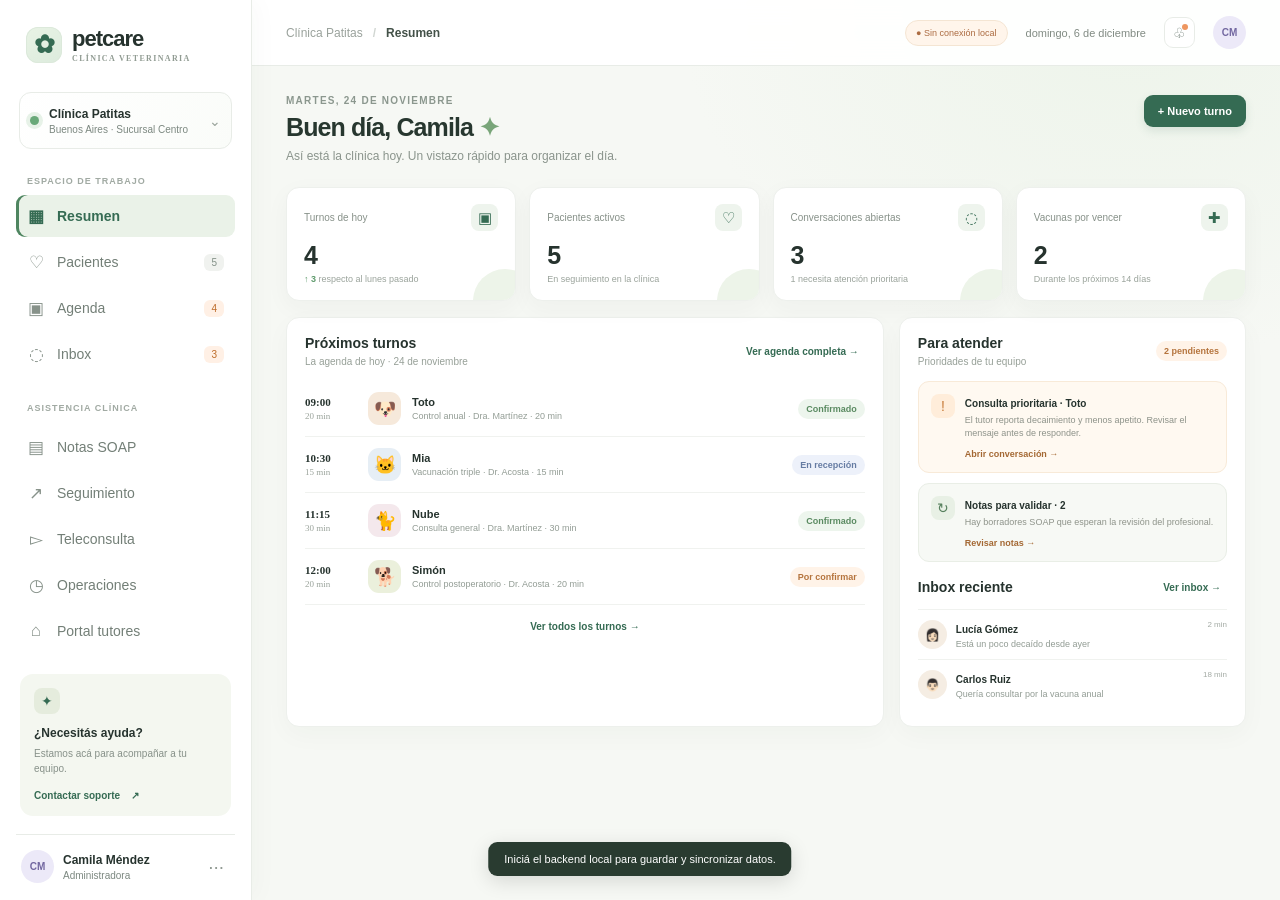
==== clinic.html @ de697607 "Agrega sitio público y app instalable PetCare" ====
<!doctype html>
<html lang="es">
<head>
  <meta charset="utf-8"><meta name="viewport" content="width=device-width,initial-scale=1">
  <meta name="theme-color" content="#f6f8f4"><title>PetCare | Panel clínico</title>
  <link rel="stylesheet" href="styles.css">
</head>
<body>
<div class="app-shell">
  <aside class="sidebar">
    <a class="brand" href="#inicio" aria-label="PetCare inicio"><span class="brand-mark">✿</span><span>petcare<small>CLÍNICA VETERINARIA</small></span></a>
    <div class="clinic-switch"><span class="clinic-dot"></span><span><b>Clínica Patitas</b><small>Buenos Aires · Sucursal Centro</small></span><span class="chev">⌄</span></div>
    <div class="nav-label">ESPACIO DE TRABAJO</div>
    <nav class="nav" aria-label="Navegación principal">
      <button class="nav-item active" data-page="inicio"><span>▦</span> Resumen</button>
      <button class="nav-item" data-page="pacientes"><span>♡</span> Pacientes <i id="nav-patient-count">5</i></button>
      <button class="nav-item" data-page="agenda"><span>▣</span> Agenda <i class="nav-alert">4</i></button>
      <button class="nav-item" data-page="inbox"><span>◌</span> Inbox <i class="nav-alert" id="nav-inbox-count">3</i></button>
      <div class="nav-label nav-label-spaced">ASISTENCIA CLÍNICA</div>
      <button class="nav-item" data-page="soap"><span>▤</span> Notas SOAP</button>
      <button class="nav-item" data-page="seguimiento"><span>↗</span> Seguimiento</button>
      <button class="nav-item" data-page="teleconsulta"><span>▻</span> Teleconsulta</button>
      <button class="nav-item" data-page="operaciones"><span>◷</span> Operaciones</button><a class="nav-item" href="/portal.html"><span>⌂</span> Portal tutores</a>
    </nav>
    <div class="sidebar-bottom"><div class="help-card"><span class="help-icon">✦</span><b>¿Necesitás ayuda?</b><p>Estamos acá para acompañar a tu equipo.</p><button data-toast="El equipo de ayuda está disponible de lunes a viernes.">Contactar soporte <span>↗</span></button></div><div class="profile"><div class="avatar avatar-lilac">CM</div><span><b>Camila Méndez</b><small>Administradora</small></span><button class="more" aria-label="Más opciones">···</button></div></div>
  </aside>
  <main class="main-area">
    <header class="topbar"><div class="crumb"><span>Clínica Patitas</span><b>/</b><strong id="crumb-page">Resumen</strong></div><div class="top-actions"><span class="connection-pill" id="connection-status">● Conectando datos locales</span><span class="today-label" id="today-label"></span><button class="icon-btn" data-toast="No tenés notificaciones nuevas." aria-label="Notificaciones">♧<em></em></button><div class="avatar avatar-lilac">CM</div></div></header>
    <section id="page-root" class="page-root"></section>
  </main>
</div>
<div id="modal-root"></div><div id="toast" class="toast" role="status"></div>
<script src="app.js"></script>
</body></html>
---- styles.css ----
:root{--ink:#26332e;--muted:#7c8880;--line:#e8ece7;--paper:#fff;--canvas:#f6f8f4;--green:#356b53;--green2:#e6f1e9;--lime:#c9df93;--orange:#f5a15a;--rose:#f8e7e3;--shadow:0 7px 24px #28382d0a}
*{box-sizing:border-box}body{margin:0;background:var(--canvas);color:var(--ink);font-family:'DM Sans',sans-serif;font-size:14px}button,input,select,textarea{font:inherit}button{cursor:pointer}.app-shell{min-height:100vh}.sidebar{width:252px;position:fixed;inset:0 auto 0 0;background:#fff;border-right:1px solid var(--line);padding:25px 16px 16px;display:flex;flex-direction:column;z-index:3}.brand{display:flex;align-items:center;gap:10px;color:var(--ink);text-decoration:none;font:800 22px Manrope,sans-serif;letter-spacing:-1px;margin:1px 10px 29px}.brand-mark{width:36px;height:36px;border-radius:12px;display:grid;place-items:center;background:#e4efe1;color:var(--green);font-size:25px}.brand small{display:block;font:700 8px 'DM Sans';letter-spacing:1.35px;color:#909b92;margin-top:2px}.clinic-switch{height:57px;border:1px solid var(--line);border-radius:12px;display:flex;align-items:center;gap:10px;padding:9px 10px;margin:0 3px 27px}.clinic-switch b,.profile b{font-size:12px;display:block}.clinic-switch small,.profile small{font-size:10px;color:var(--muted);display:block;margin-top:3px}.clinic-dot{width:9px;height:9px;border-radius:50%;background:#69a979;box-shadow:0 0 0 4px #e7f2e8}.chev{margin-left:auto;color:#9aa49c}.nav-label{font-size:9px;color:#a1aaa3;font-weight:700;letter-spacing:1px;padding:0 11px 9px}.nav-label-spaced{padding-top:24px}.nav{display:flex;flex-direction:column;gap:4px}.nav-item{height:42px;border:0;background:transparent;color:#737f77;text-align:left;padding:0 11px;border-radius:9px;display:flex;align-items:center;gap:12px;font-weight:500}.nav-item>span{width:18px;text-align:center;font-size:17px;color:#87928a}.nav-item:hover{background:#f5f7f3}.nav-item.active{background:#eaf2e8;color:var(--green);font-weight:700}.nav-item.active>span{color:var(--green)}.nav-item i{margin-left:auto;font-style:normal;font-size:10px;background:#f0f2ef;color:#839087;border-radius:6px;padding:3px 7px}.nav-item .nav-alert{background:#fff0e5;color:#bd6b28}.sidebar-bottom{margin-top:auto}.help-card{margin:0 4px 18px;background:#f4f7f0;border-radius:13px;padding:14px}.help-icon{width:26px;height:26px;border-radius:8px;background:#e5ecdd;display:grid;place-items:center;color:var(--green);margin-bottom:10px}.help-card b{font-size:12px}.help-card p{font-size:10px;line-height:1.5;color:#879189;margin:6px 0 10px}.help-card button{border:0;background:none;padding:0;color:var(--green);font-size:10px;font-weight:700}.help-card button span{margin-left:8px}.profile{border-top:1px solid var(--line);padding:15px 5px 1px;display:flex;align-items:center;gap:9px}.avatar{width:33px;height:33px;border-radius:50%;display:grid;place-items:center;font-size:10px;font-weight:700;flex:none}.avatar-lilac{background:#ece9f8;color:#7267a0}.more{margin-left:auto;border:0;background:none;color:#929b94;font-size:19px}.main-area{margin-left:252px;min-height:100vh}.topbar{height:66px;background:#fff;border-bottom:1px solid var(--line);display:flex;align-items:center;justify-content:space-between;padding:0 34px;position:sticky;top:0;z-index:2}.crumb{display:flex;gap:10px;align-items:center;font-size:12px;color:#9aa29c}.crumb b{color:#d1d6d2}.crumb strong{color:#435148;font-weight:600}.top-actions{display:flex;align-items:center;gap:18px}.today-label{font-size:11px;color:#818b83}.icon-btn{width:31px;height:31px;background:#fff;border:1px solid var(--line);border-radius:9px;color:#738078;position:relative}.icon-btn em{position:absolute;width:6px;height:6px;border-radius:50%;background:#ee9660;right:6px;top:6px}.page-root{max-width:1400px;margin:auto;padding:29px 34px 48px}.page-head{display:flex;align-items:flex-start;justify-content:space-between;margin-bottom:22px}.eyebrow{font-size:10px;color:#8b978e;letter-spacing:1.25px;text-transform:uppercase;font-weight:700;margin-bottom:7px}.page-head h1{font:700 25px Manrope,sans-serif;letter-spacing:-.7px;margin:0;color:#27372f}.page-head p{font-size:12px;color:#8a948c;margin:7px 0 0}.btn{border:0;border-radius:9px;padding:10px 14px;font-size:11px;font-weight:700;display:inline-flex;align-items:center;justify-content:center;gap:8px}.btn-primary{background:var(--green);color:#fff;box-shadow:0 4px 10px #356b5322}.btn-primary:hover{background:#285a43}.btn-soft{background:#edf3ed;color:var(--green)}.btn-outline{background:#fff;border:1px solid var(--line);color:#56645a}.btn-danger{background:#fff1ef;color:#bc584d}.btn-small{padding:7px 10px;font-size:10px}.stats-grid{display:grid;grid-template-columns:repeat(4,1fr);gap:13px;margin-bottom:16px}.stat-card,.panel,.content-card{background:#fff;border:1px solid #edf0ec;border-radius:13px;box-shadow:var(--shadow)}.stat-card{padding:16px 17px;min-height:105px}.stat-top{display:flex;justify-content:space-between;align-items:center;color:#879189;font-size:10px}.stat-icon{width:27px;height:27px;border-radius:8px;background:#eef4ed;display:grid;place-items:center;font-size:15px;color:var(--green)}.stat-value{font:700 25px Manrope,sans-serif;margin:10px 0 4px}.stat-foot{font-size:9px;color:#9aa39b}.up{color:#5f9b6d;font-weight:700}.dashboard-grid{display:grid;grid-template-columns:minmax(0,1.55fr) minmax(270px,.9fr);gap:15px}.panel{padding:17px 18px}.panel-head{display:flex;align-items:center;justify-content:space-between;margin-bottom:14px}.panel-head h2{font:700 14px Manrope,sans-serif;margin:0}.panel-head p{font-size:10px;color:#97a098;margin:5px 0 0}.link-btn{border:0;background:none;color:var(--green);font-size:10px;font-weight:700}.appointment-list{display:flex;flex-direction:column}.appointment-row{display:grid;grid-template-columns:53px 34px minmax(100px,1fr) auto;align-items:center;gap:10px;padding:11px 0;border-top:1px solid #f0f2ef}.appointment-row:first-child{border-top:0}.time{font:700 11px Manrope}.time small{display:block;font:400 9px 'DM Sans';color:#9aa39b;margin-top:3px}.pet-avatar{height:33px;width:33px;border-radius:11px;background:#f6e9db;display:grid;place-items:center;font-size:18px}.pet-avatar.c2{background:#e6eef5}.pet-avatar.c3{background:#f4e8ec}.pet-avatar.c4{background:#ebf0dc}.pet-title{font-size:11px;font-weight:700}.pet-title small{display:block;color:#929c94;font-size:9px;font-weight:400;margin-top:3px}.doctor{font-size:9px;color:#879189}.status{font-size:9px;font-weight:600;padding:5px 8px;border-radius:20px;white-space:nowrap}.st-confirm{background:#edf5ed;color:#5a8a61}.st-wait{background:#fff3e8;color:#b5743d}.st-check{background:#edf1fa;color:#657ba2}.agenda-footer{padding-top:12px;border-top:1px solid #f0f2ef;text-align:center}.alert-card{background:#fff9f1;border:1px solid #f8ead8;border-radius:11px;padding:12px;display:flex;gap:10px;margin-bottom:10px}.alert-symbol{width:24px;height:24px;display:grid;place-items:center;border-radius:8px;background:#ffedda;color:#c77a37;flex:none}.alert-card b{font-size:10px}.alert-card p{font-size:9px;color:#8e938a;line-height:1.45;margin:4px 0}.alert-card button{padding:0;background:none;border:0;color:#a46833;font-size:9px;font-weight:700}.inbox-preview{border-top:1px solid #f0f2ef;padding:10px 0;display:flex;gap:9px;align-items:center}.inbox-preview:first-of-type{border-top:0}.person-dot{width:29px;height:29px;border-radius:50%;display:grid;place-items:center;background:#f5ede3;font-size:12px}.inbox-preview b{font-size:10px}.inbox-preview p{font-size:9px;color:#929c94;margin:3px 0 0;max-width:185px;overflow:hidden;text-overflow:ellipsis;white-space:nowrap}.inbox-time{margin-left:auto;font-size:8px;color:#a3aaa4;align-self:flex-start}.toolbar{display:flex;gap:8px;align-items:center;margin-bottom:13px}.search{border:1px solid var(--line);border-radius:9px;background:#fff;height:36px;padding:0 11px;display:flex;align-items:center;gap:8px;min-width:210px;color:#a1aaa3}.search input{border:0;outline:0;width:100%;font-size:11px;color:var(--ink)}.select-control{border:1px solid var(--line);height:36px;border-radius:9px;padding:0 11px;background:#fff;color:#59665d;font-size:10px}.toolbar .spacer{flex:1}.content-card{overflow:hidden}.data-table{width:100%;border-collapse:collapse}.data-table th{text-align:left;background:#fafbf9;padding:12px 15px;font-size:9px;color:#97a098;letter-spacing:.4px;font-weight:700;border-bottom:1px solid var(--line)}.data-table td{padding:12px 15px;border-bottom:1px solid #f0f2ef;font-size:10px;color:#647067}.data-table tr:last-child td{border:0}.table-pet{display:flex;align-items:center;gap:9px;color:#37453c;font-weight:700}.mini-pet{width:31px;height:31px;border-radius:10px;background:#f5eee5;display:grid;place-items:center;font-size:16px}.table-sub{display:block;font-weight:400;font-size:9px;color:#9aa39b;margin-top:3px}.table-actions{border:0;background:none;color:#8d9890;font-size:18px}.pagination{display:flex;justify-content:space-between;align-items:center;color:#969f98;font-size:9px;padding:13px 15px}.pagination button{border:1px solid var(--line);border-radius:7px;padding:6px 9px;background:#fff;color:#68756b;font-size:9px}.date-switch{display:flex;align-items:center;gap:9px}.date-switch button{height:29px;width:29px;background:#fff;border:1px solid var(--line);border-radius:8px;color:#66746a}.date-switch b{font-size:11px}.agenda-layout{display:grid;grid-template-columns:minmax(0,1fr) 260px;gap:14px}.calendar-card{padding:16px}.week-grid{display:grid;grid-template-columns:repeat(7,1fr);gap:5px}.day-head{text-align:center;font-size:9px;color:#99a29b;padding:5px}.day-head b{display:block;margin:7px auto 0;width:25px;height:25px;display:grid;place-items:center;border-radius:50%;font-size:10px;color:#4f5c53}.day-head.today b{background:var(--green);color:white}.day-column{min-height:275px;background:#fbfcfa;border:1px solid #f0f2ef;border-radius:8px;padding:6px 4px}.cal-event{border-left:2px solid #76a783;background:#eaf3eb;border-radius:4px;padding:6px 5px;margin-bottom:5px;font-size:8px;color:#496e50;line-height:1.4}.cal-event.orange{border-color:#e8a263;background:#fff1e3;color:#946536}.cal-event.blue{border-color:#7896c0;background:#edf1f8;color:#596f91}.cal-event b{display:block;font-size:8px}.side-section{margin-bottom:16px}.side-section h3{font-size:11px;margin:0 0 10px}.side-note{display:flex;gap:8px;padding:8px 0;border-bottom:1px solid #f0f2ef;font-size:9px}.side-note:last-child{border:0}.side-note time{color:#8fa092;width:32px}.side-note b{display:block;font-size:9px}.side-note small{color:#9da69f;font-size:8px}.chat-layout{display:grid;grid-template-columns:290px minmax(300px,1fr) 245px;min-height:500px}.chat-list{border-right:1px solid var(--line)}.chat-list-head{padding:15px;border-bottom:1px solid var(--line);display:flex;justify-content:space-between}.chat-list-head b{font-size:12px}.chat-search{margin:12px 13px;width:calc(100% - 26px);min-width:0}.chat-contact{padding:12px 14px;display:flex;gap:9px;border-bottom:1px solid #f4f5f3;cursor:pointer}.chat-contact.selected{background:#f1f6f0}.chat-contact b{font-size:10px}.chat-contact p{font-size:9px;color:#929c94;margin:4px 0 0;white-space:nowrap;max-width:190px;overflow:hidden;text-overflow:ellipsis}.chat-main{display:flex;flex-direction:column;min-width:0}.chat-main-head{padding:14px 17px;border-bottom:1px solid var(--line);display:flex;align-items:center;gap:9px}.chat-main-head b{font-size:11px}.chat-main-head small{display:block;color:#91a097;font-size:9px;margin-top:3px}.chat-log{padding:17px;display:flex;flex-direction:column;gap:10px;flex:1;background:#fcfdfb}.chat-date{text-align:center;color:#a3aaa4;font-size:8px;margin:0 0 3px}.bubble{max-width:78%;padding:9px 11px;border-radius:11px;font-size:10px;line-height:1.5;background:#f0f2ef;align-self:flex-start}.bubble.mine{align-self:flex-end;background:#e6f1e8;color:#3f5946}.bubble small{display:block;text-align:right;color:#9aa49b;font-size:8px;margin-top:4px}.bubble.urgent{background:#fff1ed;border:1px solid #f4d6cf;color:#9d5144}.chat-compose{border-top:1px solid var(--line);padding:12px;display:flex;gap:8px}.chat-compose input{border:1px solid var(--line);border-radius:8px;padding:9px 11px;flex:1;outline:0;font-size:10px}.chat-info{border-left:1px solid var(--line);padding:16px}.chat-info h3{font-size:11px;margin:1px 0 12px}.pet-profile{text-align:center;padding:8px 0 14px;border-bottom:1px solid var(--line)}.pet-profile .pet-large{font-size:34px}.pet-profile b{display:block;font-size:12px;margin:5px}.pet-profile small{color:#9aa39b;font-size:9px}.info-line{display:flex;justify-content:space-between;padding:9px 0;border-bottom:1px solid #f1f3f0;font-size:9px}.info-line span{color:#96a097}.info-line b{font-weight:600}.safety-note{margin-top:13px;background:#f5f7f2;padding:10px;border-radius:9px;color:#748078;font-size:9px;line-height:1.5}.soap-layout{display:grid;grid-template-columns:.85fr 1.25fr;gap:14px}.transcript{min-height:390px;background:#fbfcfa;border-radius:10px;padding:16px;font-size:10px;line-height:1.8;color:#68746b}.transcript b{display:block;font-size:11px;color:#38453c;margin-bottom:9px}.transcript .speaker{color:var(--green);font-weight:700}.soap-fields{display:grid;grid-template-columns:1fr 1fr;gap:10px}.soap-field{border:1px solid var(--line);border-radius:10px;padding:12px}.soap-field label{display:flex;justify-content:space-between;font-size:10px;font-weight:700;margin-bottom:7px}.soap-field textarea{border:0;outline:0;resize:vertical;width:100%;min-height:92px;color:#66736a;font-size:10px;line-height:1.6}.soap-tag{font-size:8px;color:#8f9a91;font-weight:500}.form-note{background:#fff8ee;border-radius:8px;padding:9px 11px;color:#927345;font-size:9px;margin-bottom:13px}.campaign-card{display:grid;grid-template-columns:minmax(200px,1fr) auto;align-items:center;gap:15px;padding:16px 17px;border-bottom:1px solid #f0f2ef}.campaign-card:last-child{border:0}.campaign-card h3{font-size:11px;margin:0 0 5px}.campaign-card p{font-size:9px;color:#949e96;margin:0}.campaign-metrics{display:flex;gap:20px}.campaign-metrics b{font-size:13px;display:block}.campaign-metrics small{font-size:8px;color:#9aa39b}.toggle{width:36px;height:20px;border:0;border-radius:20px;background:#dfe4df;padding:2px}.toggle:after{content:'';display:block;width:16px;height:16px;border-radius:50%;background:white;transition:.15s}.toggle.on{background:#6e9c77}.toggle.on:after{transform:translateX(16px)}.tele-layout{display:grid;grid-template-columns:1fr 290px;gap:14px}.video-stage{height:380px;border-radius:14px;background:linear-gradient(140deg,#dfe9dc,#bacdb9);display:flex;align-items:center;justify-content:center;position:relative;overflow:hidden}.video-stage:before,.video-stage:after{content:'';position:absolute;border-radius:50%;background:#ffffff18}.video-stage:before{width:310px;height:310px;top:-140px;left:-50px}.video-stage:after{width:220px;height:220px;bottom:-100px;right:-20px}.video-placeholder{text-align:center;z-index:1;color:#506854}.video-placeholder span{font-size:46px}.video-placeholder b{display:block;font:700 16px Manrope;margin-top:10px}.video-placeholder small{display:block;font-size:10px;margin-top:5px;color:#728375}.video-controls{position:absolute;bottom:15px;display:flex;gap:8px;z-index:1}.video-controls button{border:0;border-radius:8px;padding:9px 12px;background:#ffffffd9;color:#465449;font-size:10px}.video-controls button.call{background:#bd6659;color:#fff}.video-side{padding:18px}.video-side h3{font:700 13px Manrope;margin:0 0 12px}.video-side p{font-size:10px;color:#849087;line-height:1.6}.kpi-grid{display:grid;grid-template-columns:repeat(3,1fr);gap:12px;margin-bottom:14px}.kpi-box{background:#fafbf9;border-radius:9px;padding:13px}.kpi-box b{font:700 19px Manrope}.kpi-box small{display:block;color:#919b93;font-size:9px;margin-top:5px}.modal-backdrop{position:fixed;inset:0;background:#18231b66;display:grid;place-items:center;z-index:10;padding:20px}.modal{background:white;border-radius:15px;width:min(480px,100%);padding:22px;box-shadow:0 20px 60px #17251d33}.modal-head{display:flex;justify-content:space-between;align-items:center;margin-bottom:18px}.modal-head h2{font:700 18px Manrope;margin:0}.modal-close{border:0;background:none;color:#89938c;font-size:22px}.form-grid{display:grid;grid-template-columns:1fr 1fr;gap:11px}.form-group{display:flex;flex-direction:column;gap:5px}.form-group.full{grid-column:1/-1}.form-group label{font-size:9px;color:#748078;font-weight:700}.form-group input,.form-group select,.form-group textarea{width:100%;border:1px solid var(--line);border-radius:8px;padding:9px 10px;font-size:10px;outline-color:#90b393;background:white;color:var(--ink)}.modal-footer{display:flex;justify-content:flex-end;gap:8px;margin-top:18px}.toast{position:fixed;bottom:24px;left:50%;transform:translate(-50%,20px);opacity:0;background:#293b30;color:#fff;padding:11px 16px;border-radius:9px;font-size:11px;box-shadow:0 5px 20px #0002;transition:.2s;pointer-events:none;z-index:20}.toast.show{opacity:1;transform:translate(-50%,0)}.empty-state{padding:45px;text-align:center;color:#96a098;font-size:11px}
@media(max-width:1050px){.sidebar{width:220px}.main-area{margin-left:220px}.page-root{padding:24px}.chat-layout{grid-template-columns:240px 1fr}.chat-info{display:none}.stats-grid{grid-template-columns:repeat(2,1fr)}}@media(max-width:760px){.sidebar{width:62px;padding:18px 8px}.brand{margin:2px 5px 25px}.brand>span:last-child,.clinic-switch,.nav-label,.nav-item:not(.active),.nav-item.active{font-size:0}.brand-mark{width:36px;flex:none}.nav-item{justify-content:center;padding:0}.nav-item>span{font-size:17px}.nav-item i,.sidebar-bottom{display:none}.main-area{margin-left:62px}.topbar{padding:0 15px}.today-label{display:none}.page-root{padding:20px 14px}.page-head h1{font-size:21px}.page-head p{max-width:230px;line-height:1.45}.page-head .btn{padding:9px}.dashboard-grid,.agenda-layout,.soap-layout,.tele-layout{grid-template-columns:1fr}.stats-grid{gap:8px}.stat-card{padding:12px;min-height:95px}.stat-value{font-size:21px}.chat-layout{grid-template-columns:1fr}.chat-list{display:none}.chat-info{display:none}.toolbar{flex-wrap:wrap}.toolbar .spacer{display:none}.search{flex:1;min-width:150px}.content-card{overflow-x:auto}.data-table{min-width:650px}.week-grid{min-width:580px}.calendar-card{overflow-x:auto}.soap-fields{grid-template-columns:1fr}.chat-layout{min-height:430px}.video-stage{height:300px}.kpi-grid{grid-template-columns:1fr}.campaign-card{grid-template-columns:1fr auto}.campaign-metrics{gap:13px}}
.check-row{display:flex;align-items:center;gap:9px;padding:9px 10px;border:1px solid var(--line);border-radius:8px;font-size:10px;color:#59665d;margin-top:7px}.check-row input{accent-color:var(--green)}


/* Ajustes visuales de la versión conectada */
body{background:radial-gradient(ellipse at 88% 1%,#edf4ea 0,transparent 28%),var(--canvas)}
.sidebar{box-shadow:5px 0 24px #293b3007}
.brand-mark{background:linear-gradient(145deg,#e9f3e5,#dcebdd);box-shadow:inset 0 0 0 1px #dce9db}
.clinic-switch{background:linear-gradient(120deg,#fff,#fafcf9)}
.topbar{backdrop-filter:blur(14px);background:#ffffffed}
.connection-pill{padding:7px 10px;border:1px solid #e7ece6;border-radius:20px;color:#89948c;font-size:9px;background:#fafbf9;white-space:nowrap}
.connection-pill.online{color:#477753;background:#eef6ed;border-color:#e0eddf}
.connection-pill.offline{color:#ac6c42;background:#fff5eb;border-color:#f4e5d3}
.page-head{margin-bottom:24px}.page-head h1{letter-spacing:-.9px}.stat-card{position:relative;overflow:hidden;transition:transform .18s ease,box-shadow .18s ease}.stat-card:hover{transform:translateY(-2px);box-shadow:0 12px 30px #28382d10}.stat-card:after{content:'';position:absolute;width:64px;height:64px;border-radius:50%;right:-22px;bottom:-33px;background:#edf4e9}.stat-value{position:relative;z-index:1}.panel,.content-card{box-shadow:0 8px 26px #28382d08}.btn{transition:transform .15s ease,background .15s ease,box-shadow .15s ease}.btn:hover{transform:translateY(-1px)}.nav-item{transition:background .14s ease,color .14s ease}.nav-item.active{box-shadow:inset 3px 0 #4e8560}.data-table tr:hover td{background:#fbfcfa}.toggle{transition:background .15s ease}.toast{max-width:calc(100vw - 28px);text-align:center}
@media(max-width:760px){.connection-pill{font-size:0;padding:0;border:0;background:transparent}.connection-pill:before{content:'●';font-size:12px}.connection-pill.online{color:#477753}.connection-pill.offline{color:#ac6c42}.top-actions{gap:9px}.page-root{padding-bottom:30px}}
.nav-item[href]{text-decoration:none}.st-emergency{background:#fff0ed;color:#ad5146;font-weight:800}.st-request{background:#fff6e8;color:#a96c31}.form-group.hidden{display:none!important}.field-select{border:1px solid var(--line);border-radius:9px;background:#fff;padding:8px 10px;color:#59675d;font-size:10px}
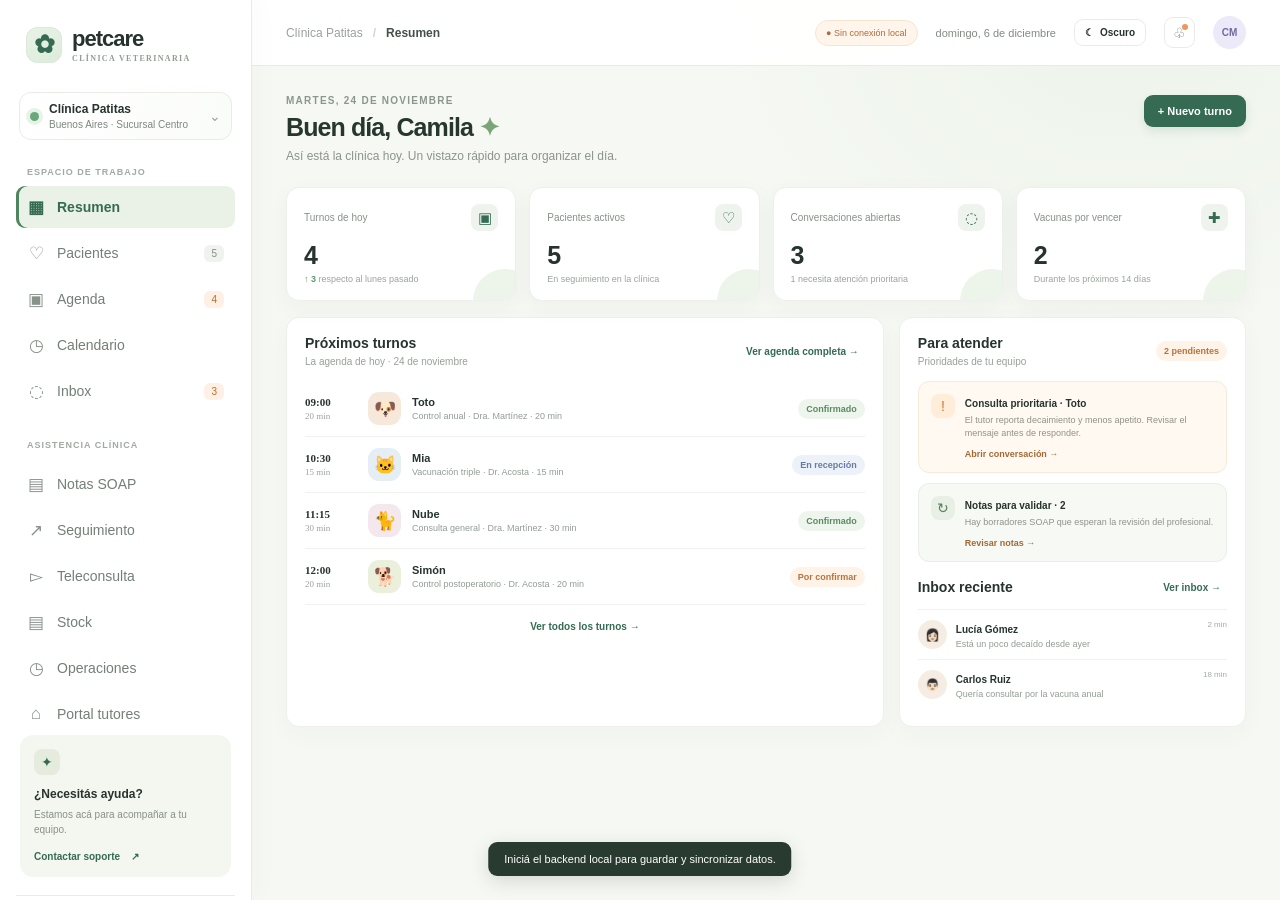
==== commit 43eac1c9: "Add inventory history and shared care calendars" ====
--- a/clinic.html
+++ b/clinic.html
@@ -3,7 +3,7 @@
 <head>
   <meta charset="utf-8"><meta name="viewport" content="width=device-width,initial-scale=1">
   <meta name="theme-color" content="#f6f8f4"><title>PetCare | Panel clínico</title>
-  <link rel="stylesheet" href="styles.css">
+  <script src="/theme.js?v=4"></script><link rel="stylesheet" href="styles.css?v=4">
 </head>
 <body>
 <div class="app-shell">
@@ -14,23 +14,23 @@
     <nav class="nav" aria-label="Navegación principal">
       <button class="nav-item active" data-page="inicio"><span>▦</span> Resumen</button>
       <button class="nav-item" data-page="pacientes"><span>♡</span> Pacientes <i id="nav-patient-count">5</i></button>
-      <button class="nav-item" data-page="agenda"><span>▣</span> Agenda <i class="nav-alert">4</i></button>
+      <button class="nav-item" data-page="agenda"><span>▣</span> Agenda <i class="nav-alert">4</i></button><button class="nav-item" data-page="calendario"><span>◷</span> Calendario</button>
       <button class="nav-item" data-page="inbox"><span>◌</span> Inbox <i class="nav-alert" id="nav-inbox-count">3</i></button>
       <div class="nav-label nav-label-spaced">ASISTENCIA CLÍNICA</div>
       <button class="nav-item" data-page="soap"><span>▤</span> Notas SOAP</button>
       <button class="nav-item" data-page="seguimiento"><span>↗</span> Seguimiento</button>
       <button class="nav-item" data-page="teleconsulta"><span>▻</span> Teleconsulta</button>
-      <button class="nav-item" data-page="operaciones"><span>◷</span> Operaciones</button><a class="nav-item" href="/portal.html"><span>⌂</span> Portal tutores</a>
+      <button class="nav-item" data-page="stock"><span>▤</span> Stock</button><button class="nav-item" data-page="operaciones"><span>◷</span> Operaciones</button><a class="nav-item" href="/portal.html"><span>⌂</span> Portal tutores</a>
     </nav>
     <div class="sidebar-bottom"><div class="help-card"><span class="help-icon">✦</span><b>¿Necesitás ayuda?</b><p>Estamos acá para acompañar a tu equipo.</p><button data-toast="El equipo de ayuda está disponible de lunes a viernes.">Contactar soporte <span>↗</span></button></div><div class="profile"><div class="avatar avatar-lilac">CM</div><span><b>Camila Méndez</b><small>Administradora</small></span><button class="more" aria-label="Más opciones">···</button></div></div>
   </aside>
   <main class="main-area">
-    <header class="topbar"><div class="crumb"><span>Clínica Patitas</span><b>/</b><strong id="crumb-page">Resumen</strong></div><div class="top-actions"><span class="connection-pill" id="connection-status">● Conectando datos locales</span><span class="today-label" id="today-label"></span><button class="icon-btn" data-toast="No tenés notificaciones nuevas." aria-label="Notificaciones">♧<em></em></button><div class="avatar avatar-lilac">CM</div></div></header>
+    <header class="topbar"><div class="crumb"><span>Clínica Patitas</span><b>/</b><strong id="crumb-page">Resumen</strong></div><div class="top-actions"><span class="connection-pill" id="connection-status">● Conectando datos locales</span><span class="today-label" id="today-label"></span><button class="theme-toggle" type="button" data-theme-toggle>☾ <span>Oscuro</span></button><button class="icon-btn" data-toast="No tenés notificaciones nuevas." aria-label="Notificaciones">♧<em></em></button><div class="avatar avatar-lilac">CM</div></div></header>
     <section id="page-root" class="page-root"></section>
   </main>
 </div>
 <div id="modal-root"></div><div id="toast" class="toast" role="status"></div>
-<script src="app.js"></script>
+<script src="app.js?v=6"></script>
 </body></html>
 
 
--- a/styles.css
+++ b/styles.css
@@ -15,4 +15,16 @@
 .connection-pill.offline{color:#ac6c42;background:#fff5eb;border-color:#f4e5d3}
 .page-head{margin-bottom:24px}.page-head h1{letter-spacing:-.9px}.stat-card{position:relative;overflow:hidden;transition:transform .18s ease,box-shadow .18s ease}.stat-card:hover{transform:translateY(-2px);box-shadow:0 12px 30px #28382d10}.stat-card:after{content:'';position:absolute;width:64px;height:64px;border-radius:50%;right:-22px;bottom:-33px;background:#edf4e9}.stat-value{position:relative;z-index:1}.panel,.content-card{box-shadow:0 8px 26px #28382d08}.btn{transition:transform .15s ease,background .15s ease,box-shadow .15s ease}.btn:hover{transform:translateY(-1px)}.nav-item{transition:background .14s ease,color .14s ease}.nav-item.active{box-shadow:inset 3px 0 #4e8560}.data-table tr:hover td{background:#fbfcfa}.toggle{transition:background .15s ease}.toast{max-width:calc(100vw - 28px);text-align:center}
 @media(max-width:760px){.connection-pill{font-size:0;padding:0;border:0;background:transparent}.connection-pill:before{content:'●';font-size:12px}.connection-pill.online{color:#477753}.connection-pill.offline{color:#ac6c42}.top-actions{gap:9px}.page-root{padding-bottom:30px}}
+.theme-toggle{border:1px solid var(--line);background:var(--paper);color:var(--ink);border-radius:9px;padding:7px 10px;display:inline-flex;align-items:center;gap:6px;font-size:10px;font-weight:700;white-space:nowrap}.theme-auth{position:fixed;right:18px;top:16px;z-index:6}
+:root[data-theme="dark"]{--ink:#e5eee7;--muted:#a6b5a9;--line:#35463a;--paper:#223027;--canvas:#18231c;--green:#9fcea4;--green2:#2c4030;--lime:#789754;--orange:#f5a15a;--rose:#583b39;--shadow:0 8px 26px #0003}
+:root[data-theme="dark"] body{background:radial-gradient(ellipse at 88% 1%,#243528 0,transparent 28%),var(--canvas);color:var(--ink)}
+:root[data-theme="dark"] .sidebar,:root[data-theme="dark"] .topbar,:root[data-theme="dark"] .stat-card,:root[data-theme="dark"] .panel,:root[data-theme="dark"] .content-card,:root[data-theme="dark"] .modal,:root[data-theme="dark"] .search,:root[data-theme="dark"] .select-control,:root[data-theme="dark"] .icon-btn,:root[data-theme="dark"] .pagination button,:root[data-theme="dark"] .date-switch button,:root[data-theme="dark"] .form-group input,:root[data-theme="dark"] .form-group select,:root[data-theme="dark"] .form-group textarea,:root[data-theme="dark"] .soap-field,:root[data-theme="dark"] .chat-compose input{background:var(--paper);color:var(--ink);border-color:var(--line)}
+:root[data-theme="dark"] .clinic-switch,:root[data-theme="dark"] .nav-item.active,:root[data-theme="dark"] .help-card,:root[data-theme="dark"] .stat-icon,:root[data-theme="dark"] .alert-card,:root[data-theme="dark"] .safety-note,:root[data-theme="dark"] .transcript,:root[data-theme="dark"] .kpi-box,:root[data-theme="dark"] .chat-log,:root[data-theme="dark"] .day-column{background:#2a392e;color:var(--ink);border-color:var(--line)}
+:root[data-theme="dark"] .page-head h1,:root[data-theme="dark"] .panel-head h2,:root[data-theme="dark"] .table-pet,:root[data-theme="dark"] .data-table td,:root[data-theme="dark"] .crumb strong,:root[data-theme="dark"] .campaign-card h3,:root[data-theme="dark"] .chat-info h3,:root[data-theme="dark"] .pet-title,:root[data-theme="dark"] .stat-value,:root[data-theme="dark"] .soap-field label{color:var(--ink)}
+:root[data-theme="dark"] .data-table th{background:#1c2920;color:#a9b7ac;border-color:var(--line)}:root[data-theme="dark"] .data-table td,:root[data-theme="dark"] .appointment-row,:root[data-theme="dark"] .campaign-card,:root[data-theme="dark"] .info-line,:root[data-theme="dark"] .soap-field{border-color:#35463a}:root[data-theme="dark"] .data-table tr:hover td{background:#2a392e}:root[data-theme="dark"] .chat-contact.selected{background:#2c4030}:root[data-theme="dark"] .bubble{background:#334238;color:var(--ink)}:root[data-theme="dark"] .bubble.mine{background:#304b35;color:#e3efe4}:root[data-theme="dark"] .modal-backdrop{background:#08100bbd}:root[data-theme="dark"] .form-note{background:#3c3526;color:#e1c58c}
+:root[data-theme="dark"] .btn-outline,:root[data-theme="dark"] .theme-toggle{background:#2a392e;color:var(--ink);border-color:var(--line)}:root[data-theme="dark"] .btn-soft{background:#344b38;color:#b4d8b6}:root[data-theme="dark"] .page-head p,:root[data-theme="dark"] .panel-head p,:root[data-theme="dark"] .stat-foot,:root[data-theme="dark"] .table-sub,:root[data-theme="dark"] .inbox-preview p,:root[data-theme="dark"] .today-label,:root[data-theme="dark"] .crumb,:root[data-theme="dark"] .data-table th{color:#a4b2a7}
 .nav-item[href]{text-decoration:none}.st-emergency{background:#fff0ed;color:#ad5146;font-weight:800}.st-request{background:#fff6e8;color:#a96c31}.form-group.hidden{display:none!important}.field-select{border:1px solid var(--line);border-radius:9px;background:#fff;padding:8px 10px;color:#59675d;font-size:10px}
+/* Shared operational calendar and inventory views */
+.calendar-toolbar{display:flex;align-items:center;gap:12px;margin:18px 0 10px}.calendar-toolbar h2{font-family:Georgia,serif;font-size:20px;text-transform:capitalize;margin:0}.calendar-legend{display:flex;align-items:center;gap:7px;color:var(--muted,#6d796e);font-size:12px}.calendar-legend i{display:inline-block;width:9px;height:9px;border-radius:50%;background:#e7a13a}.calendar-legend .legend-appointment{background:#72a98a}.month-grid{display:grid;grid-template-columns:repeat(7,minmax(0,1fr));gap:1px;background:var(--line,#e8ede6);border:1px solid var(--line,#e8ede6);border-radius:14px;overflow:hidden;margin-bottom:18px}.month-weekday{background:var(--surface-soft,#f6f8f4);padding:10px;text-align:center;color:var(--muted,#718073);font-size:11px;font-weight:700}.month-day{background:var(--surface,#fff);min-height:82px;padding:7px;overflow:hidden}.month-day.muted{background:var(--surface-soft,#f8faf7)}.month-day.today{box-shadow:inset 0 0 0 2px #77a77e}.month-day-number{display:block;font-size:12px;font-weight:700;margin-bottom:4px}.month-chip{display:block;max-width:100%;overflow:hidden;text-overflow:ellipsis;white-space:nowrap;border-radius:5px;padding:3px 5px;margin-top:3px;background:#eef5ef;color:#3f7650;font-size:10px}.month-chip.vaccine{background:#fff3df;color:#9d6011}.month-chip.appointment{background:#e9f2fb;color:#356a98}.month-more{display:block;color:#788279;font-size:10px;margin:3px}.upcoming-panel,.stock-history{margin-top:18px}.event-row,.stock-movement-row{display:flex;align-items:center;gap:12px;padding:11px 2px;border-top:1px solid var(--line,#edf0eb)}.event-date{width:42px;flex:none;text-align:center;border-radius:10px;padding:5px;background:var(--surface-soft,#f5f8f4)}.event-date b,.event-date small{display:block}.event-date b{font-size:18px}.event-date small{font-size:10px;text-transform:uppercase;color:var(--muted,#738075)}.event-pet{font-size:20px}.event-copy,.movement-info{min-width:0;flex:1}.event-copy b,.event-copy small,.movement-info b,.movement-info small{display:block}.event-copy small,.movement-info small{color:var(--muted,#748076);font-size:12px;margin-top:3px}.stock-table-wrap{overflow:auto}.warning-box{border-color:#edc278!important;background:#fff9ef!important}.movement-symbol{width:28px;height:28px;display:grid;place-items:center;border-radius:50%;background:#e7f3e8;color:#43834e;font-weight:800}.movement-symbol.out{background:#fff0ea;color:#bf6748}.movement-qty{font-weight:700;color:#43834e}.movement-qty.out{color:#bf6748}.movement-balance{min-width:105px;text-align:right;color:var(--muted,#748076)}.spacer{flex:1}
+@media(max-width:700px){.month-day{min-height:60px;padding:4px}.month-weekday{padding:7px 2px;font-size:10px}.month-chip{font-size:0;height:6px;padding:0;width:10px;border-radius:8px}.month-more{font-size:9px}.calendar-toolbar{gap:7px}.calendar-legend{font-size:10px}.stock-table-wrap{margin-right:-12px}.stock-movement-row{flex-wrap:wrap}.movement-balance{margin-left:auto}.event-row{align-items:flex-start}.event-row .btn{padding:6px 8px}}
+:root[data-theme="dark"] .month-day,:root[data-theme="dark"] .month-weekday,:root[data-theme="dark"] .event-date{background:#223027;color:var(--ink)}:root[data-theme="dark"] .month-day.muted{background:#1d2a21}:root[data-theme="dark"] .month-chip{background:#304436;color:#b8d8bb}:root[data-theme="dark"] .month-chip.vaccine{background:#4d402b;color:#f2d39b}:root[data-theme="dark"] .month-chip.appointment{background:#2c4050;color:#b7d6f0}:root[data-theme="dark"] .warning-box{background:#3b3325!important;border-color:#70613a!important}
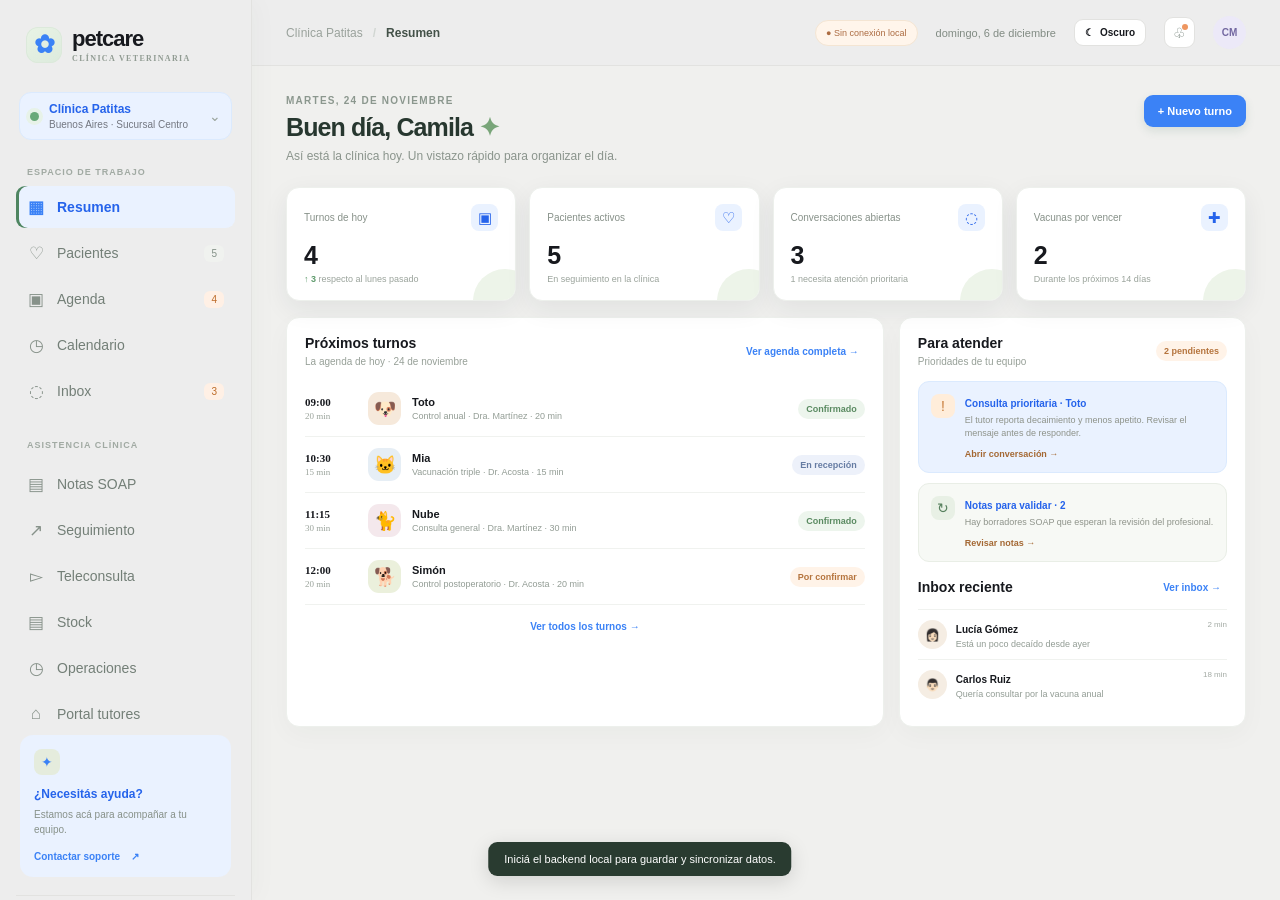
==== commit 2c8f30cc: "Apply neutral blue CozyPaws inspired theme" ====
--- a/clinic.html
+++ b/clinic.html
@@ -3,7 +3,7 @@
 <head>
   <meta charset="utf-8"><meta name="viewport" content="width=device-width,initial-scale=1">
   <meta name="theme-color" content="#f6f8f4"><title>PetCare | Panel clínico</title>
-  <script src="/theme.js?v=4"></script><link rel="stylesheet" href="styles.css?v=4">
+  <script src="/theme.js?v=4"></script><link rel="stylesheet" href="styles.css?v=5">
 </head>
 <body>
 <div class="app-shell">
--- a/styles.css
+++ b/styles.css
@@ -28,3 +28,22 @@
 .calendar-toolbar{display:flex;align-items:center;gap:12px;margin:18px 0 10px}.calendar-toolbar h2{font-family:Georgia,serif;font-size:20px;text-transform:capitalize;margin:0}.calendar-legend{display:flex;align-items:center;gap:7px;color:var(--muted,#6d796e);font-size:12px}.calendar-legend i{display:inline-block;width:9px;height:9px;border-radius:50%;background:#e7a13a}.calendar-legend .legend-appointment{background:#72a98a}.month-grid{display:grid;grid-template-columns:repeat(7,minmax(0,1fr));gap:1px;background:var(--line,#e8ede6);border:1px solid var(--line,#e8ede6);border-radius:14px;overflow:hidden;margin-bottom:18px}.month-weekday{background:var(--surface-soft,#f6f8f4);padding:10px;text-align:center;color:var(--muted,#718073);font-size:11px;font-weight:700}.month-day{background:var(--surface,#fff);min-height:82px;padding:7px;overflow:hidden}.month-day.muted{background:var(--surface-soft,#f8faf7)}.month-day.today{box-shadow:inset 0 0 0 2px #77a77e}.month-day-number{display:block;font-size:12px;font-weight:700;margin-bottom:4px}.month-chip{display:block;max-width:100%;overflow:hidden;text-overflow:ellipsis;white-space:nowrap;border-radius:5px;padding:3px 5px;margin-top:3px;background:#eef5ef;color:#3f7650;font-size:10px}.month-chip.vaccine{background:#fff3df;color:#9d6011}.month-chip.appointment{background:#e9f2fb;color:#356a98}.month-more{display:block;color:#788279;font-size:10px;margin:3px}.upcoming-panel,.stock-history{margin-top:18px}.event-row,.stock-movement-row{display:flex;align-items:center;gap:12px;padding:11px 2px;border-top:1px solid var(--line,#edf0eb)}.event-date{width:42px;flex:none;text-align:center;border-radius:10px;padding:5px;background:var(--surface-soft,#f5f8f4)}.event-date b,.event-date small{display:block}.event-date b{font-size:18px}.event-date small{font-size:10px;text-transform:uppercase;color:var(--muted,#738075)}.event-pet{font-size:20px}.event-copy,.movement-info{min-width:0;flex:1}.event-copy b,.event-copy small,.movement-info b,.movement-info small{display:block}.event-copy small,.movement-info small{color:var(--muted,#748076);font-size:12px;margin-top:3px}.stock-table-wrap{overflow:auto}.warning-box{border-color:#edc278!important;background:#fff9ef!important}.movement-symbol{width:28px;height:28px;display:grid;place-items:center;border-radius:50%;background:#e7f3e8;color:#43834e;font-weight:800}.movement-symbol.out{background:#fff0ea;color:#bf6748}.movement-qty{font-weight:700;color:#43834e}.movement-qty.out{color:#bf6748}.movement-balance{min-width:105px;text-align:right;color:var(--muted,#748076)}.spacer{flex:1}
 @media(max-width:700px){.month-day{min-height:60px;padding:4px}.month-weekday{padding:7px 2px;font-size:10px}.month-chip{font-size:0;height:6px;padding:0;width:10px;border-radius:8px}.month-more{font-size:9px}.calendar-toolbar{gap:7px}.calendar-legend{font-size:10px}.stock-table-wrap{margin-right:-12px}.stock-movement-row{flex-wrap:wrap}.movement-balance{margin-left:auto}.event-row{align-items:flex-start}.event-row .btn{padding:6px 8px}}
 :root[data-theme="dark"] .month-day,:root[data-theme="dark"] .month-weekday,:root[data-theme="dark"] .event-date{background:#223027;color:var(--ink)}:root[data-theme="dark"] .month-day.muted{background:#1d2a21}:root[data-theme="dark"] .month-chip{background:#304436;color:#b8d8bb}:root[data-theme="dark"] .month-chip.vaccine{background:#4d402b;color:#f2d39b}:root[data-theme="dark"] .month-chip.appointment{background:#2c4050;color:#b7d6f0}:root[data-theme="dark"] .warning-box{background:#3b3325!important;border-color:#70613a!important}
+
+/* CozyPaws inspired neutral and blue theme */
+:root{--ink:#17191e;--muted:#737780;--line:#e2e2e0;--paper:#fff;--canvas:#f0f0ee;--green:#3b82f6;--green2:#eaf2ff;--lime:#bfdbfe;--orange:#f5a15a;--rose:#f8e7e3;--shadow:0 8px 26px #20253312}
+:root body{background:var(--canvas);color:var(--ink)}
+.sidebar,.topbar{background:#ededed;border-color:#e2e2e0}
+.nav-item.active,.clinic-switch,.help-card,.stat-icon,.alert-card,.safety-note,.transcript,.kpi-box,.chat-log,.day-column{background:#eaf2ff;color:#2563eb;border-color:#dbeafe}
+.btn-primary,.btn-green,.btn-submit,.primary-action{background:#3b82f6;border-color:#3b82f6;color:#fff}
+.btn-primary:hover,.btn-green:hover,.btn-submit:hover,.primary-action:hover{background:#2563eb;border-color:#2563eb}
+.btn-soft{background:#eaf2ff;color:#2563eb}
+.movement-symbol{background:#eaf2ff;color:#2563eb}.movement-qty{color:#2563eb}
+:root[data-theme="dark"]{--ink:#e8edf5;--muted:#a5adba;--line:#303743;--paper:#1e232b;--canvas:#15191f;--green:#60a5fa;--green2:#26364b;--lime:#34577d;--orange:#f5a15a;--rose:#583b39;--shadow:0 8px 26px #0004}
+:root[data-theme="dark"] body{background:var(--canvas);color:var(--ink)}
+:root[data-theme="dark"] .sidebar,:root[data-theme="dark"] .topbar{background:#1b2028;border-color:var(--line)}
+:root[data-theme="dark"] .clinic-switch,:root[data-theme="dark"] .nav-item.active,:root[data-theme="dark"] .help-card,:root[data-theme="dark"] .stat-icon,:root[data-theme="dark"] .alert-card,:root[data-theme="dark"] .safety-note,:root[data-theme="dark"] .transcript,:root[data-theme="dark"] .kpi-box,:root[data-theme="dark"] .chat-log,:root[data-theme="dark"] .day-column{background:#26364b;color:#bfdbfe;border-color:#354b65}
+:root[data-theme="dark"] .data-table th{background:#1b2028;color:#b4bdca;border-color:var(--line)}
+:root[data-theme="dark"] .btn-outline,:root[data-theme="dark"] .theme-toggle{background:#252b35;color:var(--ink);border-color:var(--line)}
+:root[data-theme="dark"] .btn-soft{background:#26364b;color:#bfdbfe}
+:root[data-theme="dark"] .month-day,:root[data-theme="dark"] .month-weekday,:root[data-theme="dark"] .event-date{background:#1e232b;color:var(--ink)}
+:root[data-theme="dark"] .movement-symbol{background:#26364b;color:#93c5fd}
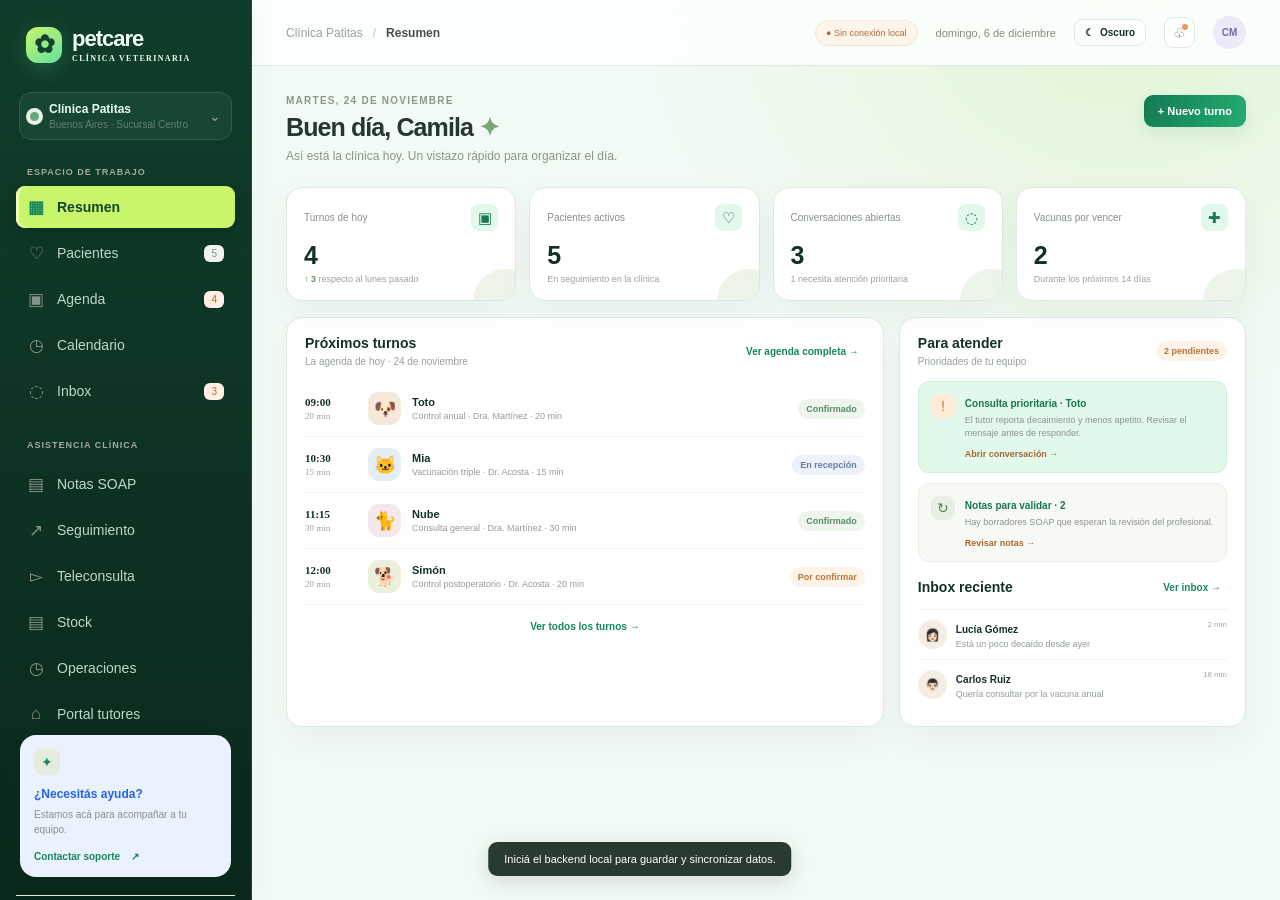
==== commit 302ba24f: "Redesign PetCare with friendly futuristic green theme" ====
--- a/clinic.html
+++ b/clinic.html
@@ -3,7 +3,7 @@
 <head>
   <meta charset="utf-8"><meta name="viewport" content="width=device-width,initial-scale=1">
   <meta name="theme-color" content="#f6f8f4"><title>PetCare | Panel clínico</title>
-  <script src="/theme.js?v=4"></script><link rel="stylesheet" href="styles.css?v=5">
+  <script src="/theme.js?v=4"></script><link rel="stylesheet" href="styles.css?v=9">
 </head>
 <body>
 <div class="app-shell">
--- a/styles.css
+++ b/styles.css
@@ -47,3 +47,39 @@
 :root[data-theme="dark"] .btn-soft{background:#26364b;color:#bfdbfe}
 :root[data-theme="dark"] .month-day,:root[data-theme="dark"] .month-weekday,:root[data-theme="dark"] .event-date{background:#1e232b;color:var(--ink)}
 :root[data-theme="dark"] .movement-symbol{background:#26364b;color:#93c5fd}
+
+/* PetCare Verde Futurista: consola clínica clara con identidad viva */
+:root{--ink:#123226;--muted:#657e70;--line:#dcebe1;--paper:#fbfefc;--canvas:#f2faf5;--green:#16875e;--green2:#e2f8eb;--lime:#c9f56a;--orange:#f29b70;--rose:#f8e8df;--shadow:0 14px 38px #173d2a12}
+:root body{background:radial-gradient(ellipse at 88% 1%,#e3f6d6 0,transparent 30%),var(--canvas);color:var(--ink)}
+.sidebar{background:linear-gradient(180deg,#103d2b,#0a281c);color:#effff3;border-color:#174b34}
+.sidebar .brand,.sidebar .brand small{color:#effff3}.sidebar .brand-mark{background:linear-gradient(145deg,#c9f56a,#63e19f);color:#10442c;box-shadow:0 6px 20px #64d99136}
+.nav-item{color:#bdd9c6}.nav-item.active{background:#c9f56a;color:#16432e;box-shadow:inset 3px 0 #efffae,0 7px 18px #061a1055}
+.nav-item:hover{background:#ffffff12;color:#f3fff6}
+.clinic-switch{background:#174632;color:#eafff0;border-color:#286142}
+.sidebar-bottom,.sidebar-bottom a{color:#bdd9c6}
+.topbar{backdrop-filter:blur(14px);background:#fbfefced;border-color:#dcebe1}
+.connection-pill{background:#edf9ef;border-color:#d7eddd;color:#487a59}.connection-pill.online{background:#dcf8e5;border-color:#c2edcf;color:#177348}
+.btn-primary,.btn-green,.btn-submit,.primary-action,.btn:not(.btn-outline):not(.btn-soft){background:linear-gradient(110deg,#147a53,#24ad70);border-color:#16875e;color:#fff;box-shadow:0 7px 18px #16875e20}
+.btn-primary:hover,.btn-green:hover,.btn-submit:hover,.primary-action:hover,.btn:not(.btn-outline):not(.btn-soft):hover{background:linear-gradient(110deg,#106847,#168b5b)}
+.btn-soft{background:#e2f8eb;color:#176c49;border-color:#d4efdd}
+.nav-item.active:after{background:#c9f56a}
+.stat-card,.panel,.content-card,.calendar-card,.modal,.help-card{border-color:#dcebe1;box-shadow:0 12px 32px #173d2a0c;border-radius:16px}
+.stat-icon,.alert-card,.safety-note,.kpi-box,.day-column{background:#e2f8eb;color:#19784f;border-color:#d2eddb}
+.data-table th{background:#f0f8f2;color:#537060}.data-table tr:hover td{background:#f7fcf8}
+.form-group input:focus,.form-group select:focus,.form-group textarea:focus{outline-color:#54c987;box-shadow:0 0 0 3px #39c37c20}
+.toggle{accent-color:#16875e}.movement-symbol{background:#e2f8eb;color:#16875e}.movement-qty{color:#16875e}
+:root[data-theme="dark"]{--ink:#eafff0;--muted:#a8c5b1;--line:#294936;--paper:#12251a;--canvas:#091710;--green:#5bea9b;--green2:#1b3a28;--lime:#c9f56a;--orange:#f29b70;--rose:#59372e;--shadow:0 16px 44px #0004}
+:root[data-theme="dark"] body{background:radial-gradient(ellipse at 88% 1%,#173d2b 0,transparent 32%),var(--canvas);color:var(--ink)}
+:root[data-theme="dark"] .sidebar{background:linear-gradient(180deg,#07180f,#0a2116);border-color:#1d3928}
+:root[data-theme="dark"] .sidebar .brand,:root[data-theme="dark"] .sidebar .brand small{color:#effff3}
+:root[data-theme="dark"] .nav-item{color:#b7d6c0}:root[data-theme="dark"] .nav-item.active{background:#c9f56a;color:#16432e}
+:root[data-theme="dark"] .clinic-switch{background:#132d1d;color:#d9f4e0;border-color:#294936}
+:root[data-theme="dark"] .topbar{background:#0d1d15ed;border-color:#294936}
+:root[data-theme="dark"] .stat-card,:root[data-theme="dark"] .panel,:root[data-theme="dark"] .content-card,:root[data-theme="dark"] .calendar-card,:root[data-theme="dark"] .modal,:root[data-theme="dark"] .help-card{background:#12251a;border-color:#294936;color:#eafff0}
+:root[data-theme="dark"] .stat-icon,:root[data-theme="dark"] .alert-card,:root[data-theme="dark"] .safety-note,:root[data-theme="dark"] .kpi-box,:root[data-theme="dark"] .day-column{background:#1b3a28;color:#bcecc9;border-color:#31553c}
+:root[data-theme="dark"] .data-table th{background:#0f2117;color:#b7d6c0}
+:root[data-theme="dark"] .data-table tr:hover td{background:#173323}
+:root[data-theme="dark"] .btn-outline,:root[data-theme="dark"] .theme-toggle{background:#183524;color:#d8f5df;border-color:#31553c}
+:root[data-theme="dark"] .btn-soft{background:#183524;color:#bcecc9;border-color:#31553c}
+:root[data-theme="dark"] .form-group input,:root[data-theme="dark"] .form-group select,:root[data-theme="dark"] .form-group textarea{background:#0b1b12;color:#eafff0;border-color:#31533b}
+:root[data-theme="dark"] .movement-symbol{background:#1b3a28;color:#83edaa}
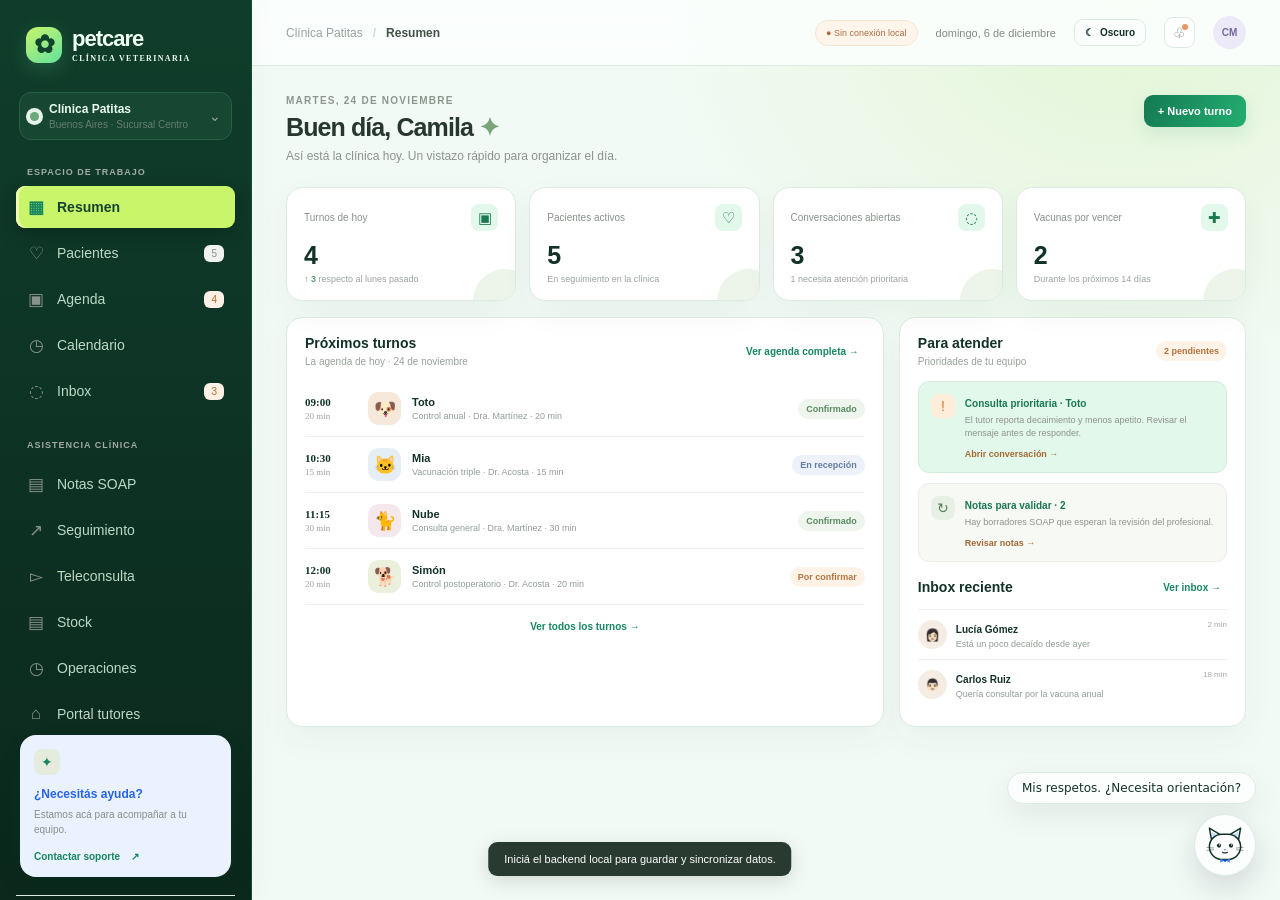
==== commit 4ba993f6: "Integrate PetCare landing and assistant redesign" ====
--- a/clinic.html
+++ b/clinic.html
@@ -3,8 +3,8 @@
 <head>
   <meta charset="utf-8"><meta name="viewport" content="width=device-width,initial-scale=1">
   <meta name="theme-color" content="#f6f8f4"><title>PetCare | Panel clínico</title>
-  <script src="/theme.js?v=4"></script><link rel="stylesheet" href="styles.css?v=9">
-</head>
+  <script src="/theme.js?v=4"></script><link rel="stylesheet" href="styles.css?v=10">
+<link rel="stylesheet" href="/ai-cat.css?v=1"></head>
 <body>
 <div class="app-shell">
   <aside class="sidebar">
@@ -30,9 +30,5 @@
   </main>
 </div>
 <div id="modal-root"></div><div id="toast" class="toast" role="status"></div>
-<script src="app.js?v=6"></script>
+<script src="app.js?v=6"></script><script src="/ai-cat.js?v=1" defer></script>
 </body></html>
-
-
-
-
--- a/ai-cat.css
+++ b/ai-cat.css
@@ -0,0 +1,62 @@
+.ai-cat-widget {
+  --ai-accent: var(--accent, var(--green, #3b82f6));
+  --ai-accent-hover: var(--accent-hover, var(--green, #2563eb));
+  position: fixed; right: 24px; bottom: 24px; z-index: 60;
+  display: flex; flex-direction: column; align-items: flex-end; gap: 10px;
+  font-family: Inter, ui-sans-serif, system-ui, -apple-system, sans-serif;
+}
+.ai-cat-bubble {
+  background: var(--bg-pure, var(--paper, #fff)); color: var(--ink, #111827);
+  border: 1px solid var(--border, var(--line, #e5e7eb)); border-radius: 999px;
+  padding: 8px 14px; font-size: 12px; font-weight: 500;
+  box-shadow: 0 10px 30px rgba(17,24,39,.08); cursor: pointer;
+  transition: transform .25s cubic-bezier(.22,1,.36,1), border-color .2s ease;
+}
+.ai-cat-bubble:hover { border-color: var(--ai-accent); transform: translateY(-2px); }
+.ai-cat-trigger {
+  width: 62px; height: 62px; border-radius: 50%;
+  background: var(--bg-pure, var(--paper, #fff));
+  border: 1.5px solid var(--border, var(--line, #e5e7eb));
+  box-shadow: 0 12px 30px rgba(17,24,39,.14); padding: 6px;
+  display: grid; place-items: center; cursor: pointer;
+  transition: transform .25s cubic-bezier(.22,1,.36,1), border-color .2s ease;
+}
+.ai-cat-trigger:hover { transform: scale(1.06); border-color: var(--ai-accent); }
+.cat-avatar-svg { width: 100%; height: 100%; }
+.cat-eyes { transform-origin: 40px 41px; animation: cat-blink 4.5s infinite; }
+@keyframes cat-blink { 0%,93%,100% { transform: scaleY(1); } 96% { transform: scaleY(.1); } }
+.ai-cat-widget.is-speaking .ai-cat-trigger { border-color: var(--ai-accent); box-shadow: 0 0 0 4px color-mix(in srgb,var(--ai-accent) 22%,transparent); }
+.ai-cat-widget.is-speaking .cat-mouth { animation: cat-talk .28s ease-in-out infinite alternate; transform-origin: 40px 52px; }
+@keyframes cat-talk { from { transform: scaleY(.8); } to { transform: scaleY(1.6); } }
+.ai-cat-panel {
+  width: min(350px,calc(100vw - 32px)); background: var(--bg-pure,var(--paper,#fff));
+  color: var(--ink,#111827); border: 1px solid var(--border,var(--line,#e5e7eb));
+  border-radius: 18px; box-shadow: 0 20px 50px rgba(17,24,39,.18); overflow: hidden;
+  display: flex; flex-direction: column; animation: ai-panel-pop .28s cubic-bezier(.22,1,.36,1);
+}
+@keyframes ai-panel-pop { from { opacity: 0; transform: translateY(10px) scale(.97); } to { opacity: 1; transform: translateY(0) scale(1); } }
+.ai-cat-panel[hidden], .ai-cat-bubble[hidden] { display: none; }
+.ai-cat-header { background: var(--pill-bg,#ededed); border-bottom: 1px solid var(--border,var(--line,#e5e7eb)); padding: 12px 14px; display: flex; align-items: center; justify-content: space-between; }
+.ai-cat-identity { display: flex; align-items: center; gap: 10px; }
+.ai-cat-dot { width: 8px; height: 8px; border-radius: 50%; background: var(--ai-accent); box-shadow: 0 0 0 4px color-mix(in srgb,var(--ai-accent) 14%,transparent); }
+.ai-cat-identity b { display: block; font-size: 12.5px; font-weight: 600; }
+.ai-cat-identity small { display: block; font-size: 10.5px; color: var(--muted,#6b7280); }
+.ai-cat-controls { display: flex; gap: 4px; }
+.ai-icon-btn { width: 30px; height: 30px; border: 1px solid var(--border,var(--line,#e5e7eb)); background: var(--bg-pure,var(--paper,#fff)); color: var(--ink,#111827); border-radius: 8px; font-size: 12px; display: grid; place-items: center; cursor: pointer; }
+.ai-icon-btn:hover { border-color: var(--ai-accent); }
+.ai-icon-btn:focus-visible,.ai-cat-trigger:focus-visible,.ai-cat-bubble:focus-visible,.ai-cat-form button:focus-visible { outline: 3px solid color-mix(in srgb,var(--ai-accent) 35%,transparent); outline-offset: 2px; }
+.ai-cat-messages { padding: 14px; max-height: 240px; overflow-y: auto; display: flex; flex-direction: column; gap: 10px; scroll-behavior: smooth; }
+.ai-msg { padding: 10px 13px; border-radius: 12px; font-size: 12.5px; line-height: 1.5; max-width: 88%; }
+.ai-msg-bot { background: var(--bg-stone,#f0f0ee); color: var(--ink,#111827); border: 1px solid var(--border,var(--line,#e5e7eb)); align-self: flex-start; }
+.ai-msg-user { background: var(--ai-accent); color: #fff; align-self: flex-end; }
+.ai-cat-chips { padding: 0 14px 10px; display: flex; flex-wrap: wrap; gap: 6px; }
+.ai-cat-chips button { background: var(--pill-bg,#ededed); color: var(--muted,#6b7280); border: 1px solid var(--border,var(--line,#e5e7eb)); border-radius: 999px; padding: 5px 10px; font-size: 11px; cursor: pointer; }
+.ai-cat-chips button:hover { border-color: var(--ai-accent); color: var(--ink,#111827); }
+.ai-cat-form { display: flex; gap: 6px; padding: 10px 12px; border-top: 1px solid var(--border,var(--line,#e5e7eb)); background: var(--bg-stone,#f0f0ee); }
+.ai-cat-form input { flex: 1; min-width: 0; border: 1px solid var(--border,var(--line,#e5e7eb)); background: var(--bg-pure,var(--paper,#fff)); color: var(--ink,#111827); border-radius: 999px; padding: 8px 14px; font-size: 12.5px; outline: none; }
+.ai-cat-form input:focus { border-color: var(--ai-accent); box-shadow: 0 0 0 3px color-mix(in srgb,var(--ai-accent) 15%,transparent); }
+.ai-cat-form button { flex: 0 0 36px; height: 36px; border-radius: 50%; border: 0; background: var(--ai-accent); color: #fff; font-weight: 700; cursor: pointer; }
+.ai-cat-form button:hover { background: var(--ai-accent-hover); }
+:root[data-theme="dark"] .ai-cat-widget { color-scheme: dark; }
+@media (max-width: 640px) { .ai-cat-widget { right: 16px; bottom: 16px; } .ai-cat-messages { max-height: min(240px,35vh); } }
+@media (prefers-reduced-motion: reduce) { .cat-eyes,.ai-cat-widget.is-speaking .cat-mouth { animation: none; } .ai-cat-panel { animation: none; } .ai-cat-trigger,.ai-cat-bubble { transition: none; } }
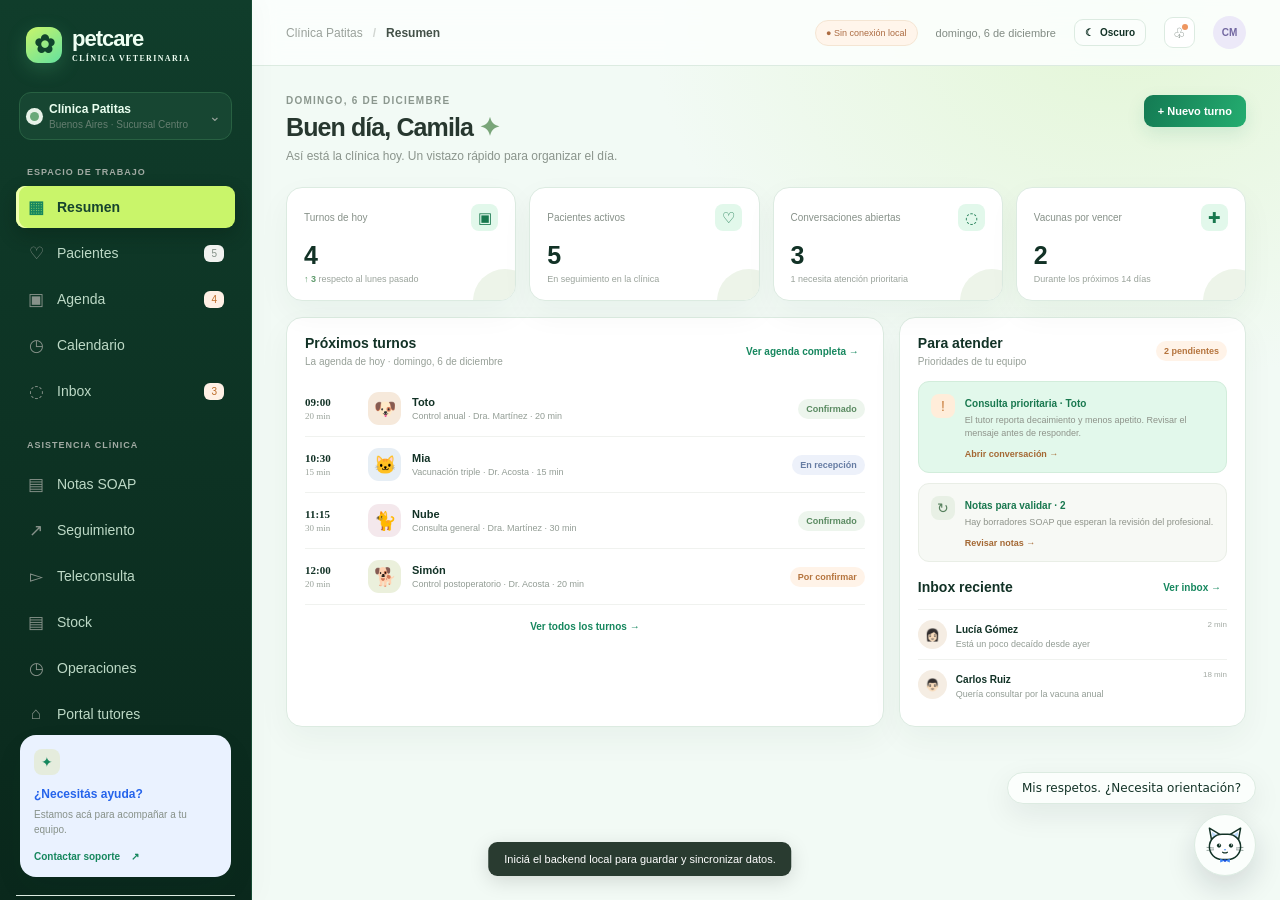
==== commit d295f362: "Fix local PetCare preview and dashboard date" ====
--- a/clinic.html
+++ b/clinic.html
@@ -30,5 +30,5 @@
   </main>
 </div>
 <div id="modal-root"></div><div id="toast" class="toast" role="status"></div>
-<script src="app.js?v=6"></script><script src="/ai-cat.js?v=1" defer></script>
+<script src="app.js?v=7"></script><script src="/ai-cat.js?v=1" defer></script>
 </body></html>
